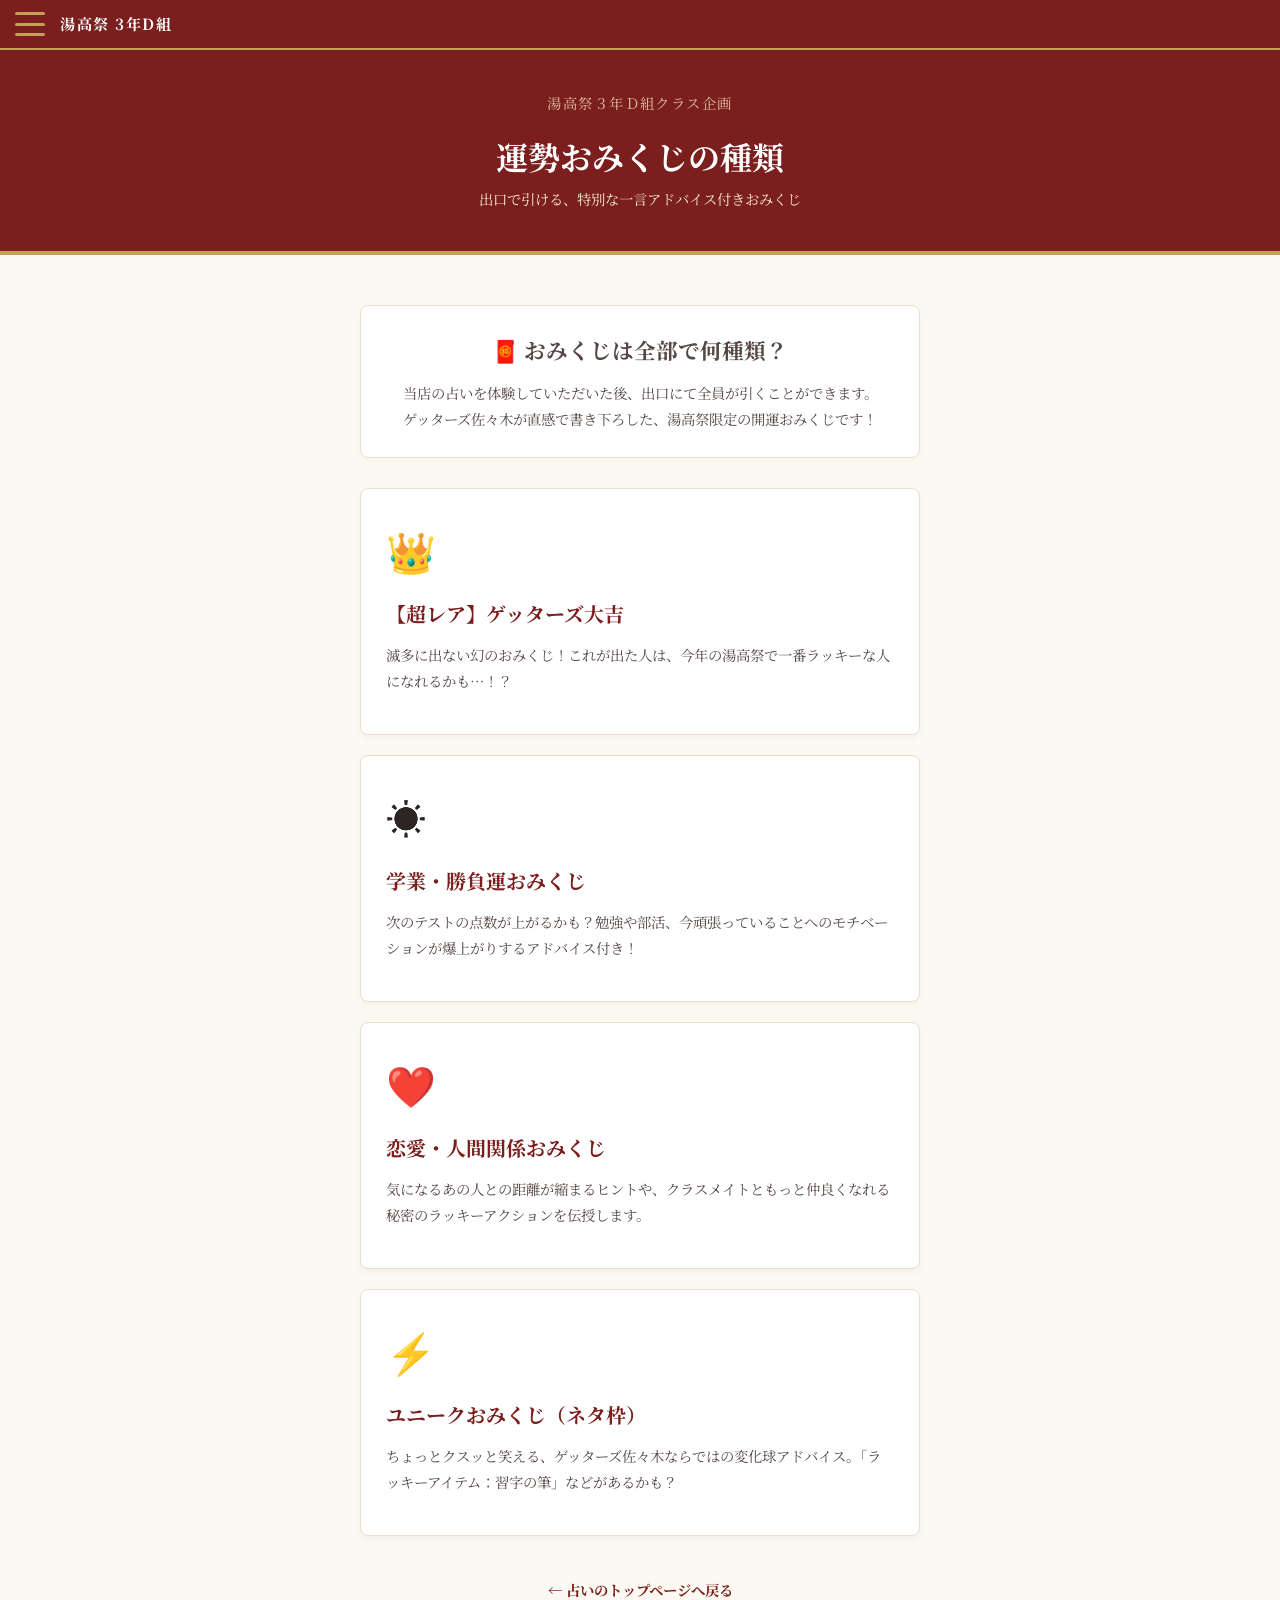
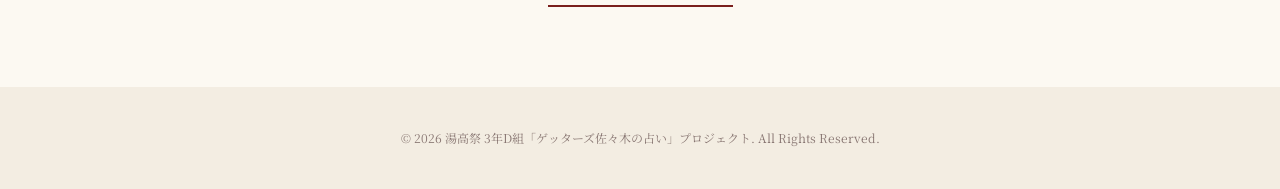
==== omikuji.html @ cb7e9835 "Add files via upload" ====
<!DOCTYPE html>
<html lang="ja">
<head>
    <meta charset="UTF-8">
    <meta name="viewport" content="width=device-width, initial-scale=1.0">
    <title>おみくじのご案内 〜ゲッターズ佐々木の占い〜</title>
    <link rel="stylesheet" href="style.css">
    <link href="https://fonts.googleapis.com/css2?family=Noto+Serif+JP:wght@400;700&display=swap" rel="stylesheet">
</head>
<body>

    <div class="top-nav-bar">
        <button class="menu-trigger" id="menuTrigger">
            <span></span>
            <span></span>
            <span></span>
        </button>
        <div class="bar-title">湯高祭 3年D組</div>
    </div>

    <nav class="pulldown-menu" id="pulldownMenu">
        <ul>
            <li><a href="#" id="menuCloseBtn">❌ メニューを閉じる</a></li>
            <li><a href="index.html" class="menu-item">🔮 占いトップページへ</a></li>
        </ul>
    </nav>

    <div class="overlay-mask" id="overlayMask"></div>

    <header class="main-header" style="margin-top: 50px; padding: 40px 20px;">
        <div class="header-overlay">
            <p class="subtitle">湯高祭３年Ｄ組クラス企画</p>
            <h1>運勢おみくじの種類</h1>
            <p class="lead-text">出口で引ける、特別な一言アドバイス付きおみくじ</p>
        </div>
    </header>

    <main class="container">

        <section class="concept-box">
            <h2>🧧 おみくじは全部で何種類？</h2>
            <p style="margin-top: 10px;">
                当店の占いを体験していただいた後、出口にて全員が引くことができます。<br>
                ゲッターズ佐々木が直感で書き下ろした、湯高祭限定の開運おみくじです！
            </p>
        </section>

        <section class="menu-section">
            <div class="menu-grid">

                <div class="menu-card omikuji-card">
                    <div class="card-content">
                        <div class="card-icon">👑</div>
                        <h3>【超レア】ゲッターズ大吉</h3>
                        <p>滅多に出ない幻のおみくじ！これが出た人は、今年の湯高祭で一番ラッキーな人になれるかも…！？</p>
                    </div>
                </div>

                <div class="menu-card omikuji-card">
                    <div class="card-content">
                        <div class="card-icon">☀️</div>
                        <h3>学業・勝負運おみくじ</h3>
                        <p>次のテストの点数が上がるかも？勉強や部活、今頑張っていることへのモチベーションが爆上がりするアドバイス付き！</p>
                    </div>
                </div>

                <div class="menu-card omikuji-card">
                    <div class="card-content">
                        <div class="card-icon">❤️</div>
                        <h3>恋愛・人間関係おみくじ</h3>
                        <p>気になるあの人との距離が縮まるヒントや、クラスメイトともっと仲良くなれる秘密のラッキーアクションを伝授します。</p>
                    </div>
                </div>

                <div class="menu-card omikuji-card">
                    <div class="card-content">
                        <div class="card-icon">⚡</div>
                        <h3>ユニークおみくじ（ネタ枠）</h3>
                        <p>ちょっとクスッと笑える、ゲッターズ佐々木ならではの変化球アドバイス。「ラッキーアイテム：習字の筆」などがあるかも？</p>
                    </div>
                </div>

            </div>
        </section>

        <div style="text-align: center; margin-top: 40px;">
            <a href="index.html" class="back-btn">← 占いのトップページへ戻る</a>
        </div>

    </main>

    <footer class="main-footer">
        <p>&copy; 2026 湯高祭 3年D組「ゲッターズ佐々木の占い」プロジェクト. All Rights Reserved.</p>
    </footer>

    <script>
        const trigger = document.getElementById('menuTrigger');
        const menu = document.getElementById('pulldownMenu');
        const mask = document.getElementById('overlayMask');
        const closeBtn = document.getElementById('menuCloseBtn');

        function toggleMenu() {
            menu.classList.toggle('active');
            mask.classList.toggle('active');
        }

        function closeMenu() {
            menu.classList.remove('active');
            mask.classList.remove('active');
        }

        trigger.addEventListener('click', toggleMenu);
        mask.addEventListener('click', closeMenu);
        closeBtn.addEventListener('click', (e) => { e.preventDefault(); closeMenu(); });
    </script>

</body>
</html>
---- style.css ----
/* 全体のリセットと共通設定 */
* {
    margin: 0;
    padding: 0;
    box-sizing: border-box;
}

body {
    font-family: 'Noto Serif JP', 'Georgia', serif;
    background-color: #fcf9f2; /* 高級感のある薄ベージュ */
    color: #2c2523; /* 柔らかい漆黒 */
    line-height: 1.8;
}

/* 画面最上部の固定バー */
.top-nav-bar {
    position: fixed;
    top: 0;
    left: 0;
    width: 100%;
    height: 50px;
    background-color: #7a1f1d;
    border-bottom: 2px solid #c5a059;
    display: flex;
    align-items: center;
    padding: 0 15px;
    z-index: 1000;
}

.bar-title {
    color: #fff;
    font-size: 0.95rem;
    font-weight: bold;
    margin-left: 15px;
    letter-spacing: 0.1em;
}

/* 三本線ボタン */
.menu-trigger {
    background: none;
    border: none;
    width: 30px;
    height: 24px;
    position: relative;
    cursor: pointer;
    display: flex;
    flex-direction: column;
    justify-content: space-between;
}

.menu-trigger span {
    display: block;
    width: 100%;
    height: 3px;
    background-color: #c5a059;
    border-radius: 2px;
}

/* プルダウンメニュー */
.pulldown-menu {
    position: fixed;
    top: -350px; 
    left: 0;
    width: 100%;
    background-color: #ffffff;
    border-bottom: 4px solid #7a1f1d;
    z-index: 999;
    transition: top 0.4s ease;
    box-shadow: 0 10px 25px rgba(0,0,0,0.15);
}

.pulldown-menu.active {
    top: 50px; 
}

.pulldown-menu ul {
    list-style: none;
    padding: 10px 0;
}

.pulldown-menu li a {
    display: block;
    padding: 12px 20px;
    color: #2c2523;
    text-decoration: none;
    font-size: 0.95rem;
    font-weight: bold;
    border-bottom: 1px solid #f3ede2;
}

.highlight-item {
    background-color: #fff0f0;
    color: #7a1f1d !important;
}

/* 暗転マスク */
.overlay-mask {
    position: fixed;
    top: 0;
    left: 0;
    width: 100%;
    height: 100%;
    background-color: rgba(0, 0, 0, 0.5);
    z-index: 998;
    opacity: 0;
    visibility: hidden;
    transition: all 0.4s ease;
}

.overlay-mask.active {
    opacity: 1;
    visibility: visible;
}

/* おみくじ専用カード線 */
.omikuji-card {
    border-left: 5px solid #c5a059;
    padding-left: 15px;
}

/* トップへ戻るリンク */
.back-btn {
    display: inline-block;
    color: #7a1f1d;
    text-decoration: none;
    font-size: 0.9rem;
    font-weight: bold;
    border-bottom: 2px solid #7a1f1d;
    padding-bottom: 3px;
    transition: opacity 0.2s;
}

.back-btn:hover {
    opacity: 0.7;
}

/* --- ベースデザイン --- */
.container {
    max-width: 600px; 
    margin: 0 auto;
    padding: 20px;
}

.gold-text {
    color: #c5a059;
    text-shadow: 1px 1px 0px rgba(0,0,0,0.2);
}

.main-header {
    background-color: #7a1f1d; 
    color: #ffffff;
    text-align: center;
    padding: 60px 20px;
    position: relative;
    border-bottom: 4px solid #c5a059;
}

.top-face-img {
    width: 150px;
    height: 150px;
    border-radius: 50%;
    border: 5px solid #c5a059;
    object-fit: cover;
    margin-bottom: 20px;
    box-shadow: 0 4px 15px rgba(0,0,0,0.3);
    background-color: rgba(255, 255, 255, 0.1);
}

.subtitle {
    font-size: 0.9rem;
    letter-spacing: 0.1em;
    color: #e2bda0;
    margin-bottom: 12px;
}

.main-title {
    font-size: 1.75rem; 
    margin-bottom: 15px;
    font-weight: 700;
    letter-spacing: 0.05em;
    white-space: nowrap; 
}

.lead-text {
    font-size: 0.9rem;
    color: #f7ebd9;
}

.concept-box {
    background-color: #ffffff;
    border: 1px solid #e8dec9;
    border-radius: 8px;
    padding: 25px;
    margin-top: 30px;
    margin-bottom: 30px;
    text-align: center;
    font-size: 0.9rem;
    color: #554744;
    box-shadow: 0 4px 10px rgba(0,0,0,0.02);
}

.disclaimer {
    margin-top: 15px;
    padding-top: 15px;
    border-top: 1px dashed #e8dec9;
    font-size: 0.75rem;
    color: #887672;
    text-align: left;
    line-height: 1.5;
}

.rule-box {
    background-color: #ffffff;
    border: 2px solid #7a1f1d;
    border-radius: 12px;
    padding: 25px 20px;
    margin-bottom: 40px;
    box-shadow: 0 4px 15px rgba(122, 31, 29, 0.05);
}

.box-title {
    color: #7a1f1d;
    text-align: center;
    font-size: 1.3rem;
    margin-bottom: 15px;
}

.price-tag {
    background-color: #7a1f1d;
    color: #fff;
    font-weight: bold;
    font-size: 1.2rem;
    padding: 5px 20px;
    border-radius: 20px;
    width: fit-content;
    margin: 0 auto 20px;
    border: 2px solid #c5a059;
}

.rule-list h3 {
    font-size: 0.95rem;
    color: #7a1f1d;
    margin-top: 15px;
    margin-bottom: 5px;
}

.rule-list p {
    font-size: 0.9rem;
    color: #333;
}

.rule-list ul {
    padding-left: 20px;
    font-size: 0.9rem;
    color: #333;
}

.rule-list li {
    margin-bottom: 5px;
}

.map-section {
    background-color: #fff;
    border: 1px solid #e8dec9;
    border-radius: 12px;
    padding: 25px 20px;
    margin-bottom: 40px;
    text-align: center;
}

.map-desc {
    font-size: 0.8rem;
    color: #e63946;
    font-weight: bold;
    margin-bottom: 20px;
}

.map-container {
    width: 100%;
    background-color: #fffaf0;
    padding: 10px;
    border-radius: 8px;
    border: 1px dashed #c5a059;
    overflow: hidden;
    display: flex;
    justify-content: center;
}

.custom-map-img {
    width: 100%;       
    max-width: 100%;   
    height: auto;      
    border-radius: 4px;
    box-shadow: 0 4px 10px rgba(0,0,0,0.05);
}

.section-title {
    text-align: center;
    font-size: 1.5rem;
    color: #7a1f1d;
    margin: 40px 0 5px;
    position: relative;
    padding-bottom: 10px;
}

.section-title::after {
    content: '';
    position: absolute;
    bottom: 0;
    left: 50%;
    transform: translateX(-50%);
    width: 60px;
    height: 2px;
    background-color: #c5a059;
}

.menu-subtitle {
    text-align: center;
    font-size: 0.85rem;
    color: #666;
    margin-bottom: 20px;
}

.menu-grid {
    display: flex;
    flex-direction: column;
    gap: 20px;
}

.menu-card {
    background: #ffffff;
    border: 1px solid #e8dec9;
    border-radius: 8px;
    padding: 20px;
    box-shadow: 0 4px 6px rgba(0,0,0,0.03);
    display: flex; 
    align-items: center; 
    gap: 20px; 
}

.full-card {
    text-align: center;
    display: block;
}

.specialist-face {
    width: 90px;
    height: 90px;
    border-radius: 50%;
    border: 3px solid #7a1f1d;
    object-fit: cover;
    box-shadow: 0 2px 8px rgba(0,0,0,0.15);
    flex-shrink: 0; 
    background-color: #fcf9f2;
}

.card-content {
    flex-grow: 1; 
}

.card-icon {
    font-size: 2.5rem;
    margin-bottom: 10px;
    display: block;
}

.menu-card h3 {
    font-size: 1.25rem;
    color: #7a1f1d;
    margin-bottom: 10px;
}

.menu-card p {
    font-size: 0.9rem;
    color: #554744;
    text-align: left;
    margin-bottom: 15px;
}

.location-badge {
    display: inline-block;
    background-color: #f3ede2;
    color: #7a1f1d;
    padding: 3px 12px;
    font-size: 0.8rem;
    border-radius: 20px;
    border: 1px solid #c5a059;
}

.info-section {
    background-color: #7a1f1d;
    color: #fff;
    padding: 30px 20px;
    border-radius: 8px;
    text-align: center;
    margin-top: 50px;
}

.info-section .section-title {
    color: #fff;
    margin-top: 0;
}

.info-section .section-title::after {
    background-color: #fff;
}

.info-details p {
    margin-bottom: 10px;
}

.notes {
    font-size: 0.8rem;
    color: #e2bda0;
    line-height: 1.6;
}

.main-footer {
    text-align: center;
    padding: 40px 20px;
    font-size: 0.75rem;
    color: #887672;
    background-color: #f3ede2;
    margin-top: 60px;
}

@media (min-width: 768px) {
    .main-title {
        font-size: 2.2rem;
    }
    .menu-card {
        padding: 25px;
    }
    .specialist-face {
        width: 120px;
        height: 120px;
    }
}
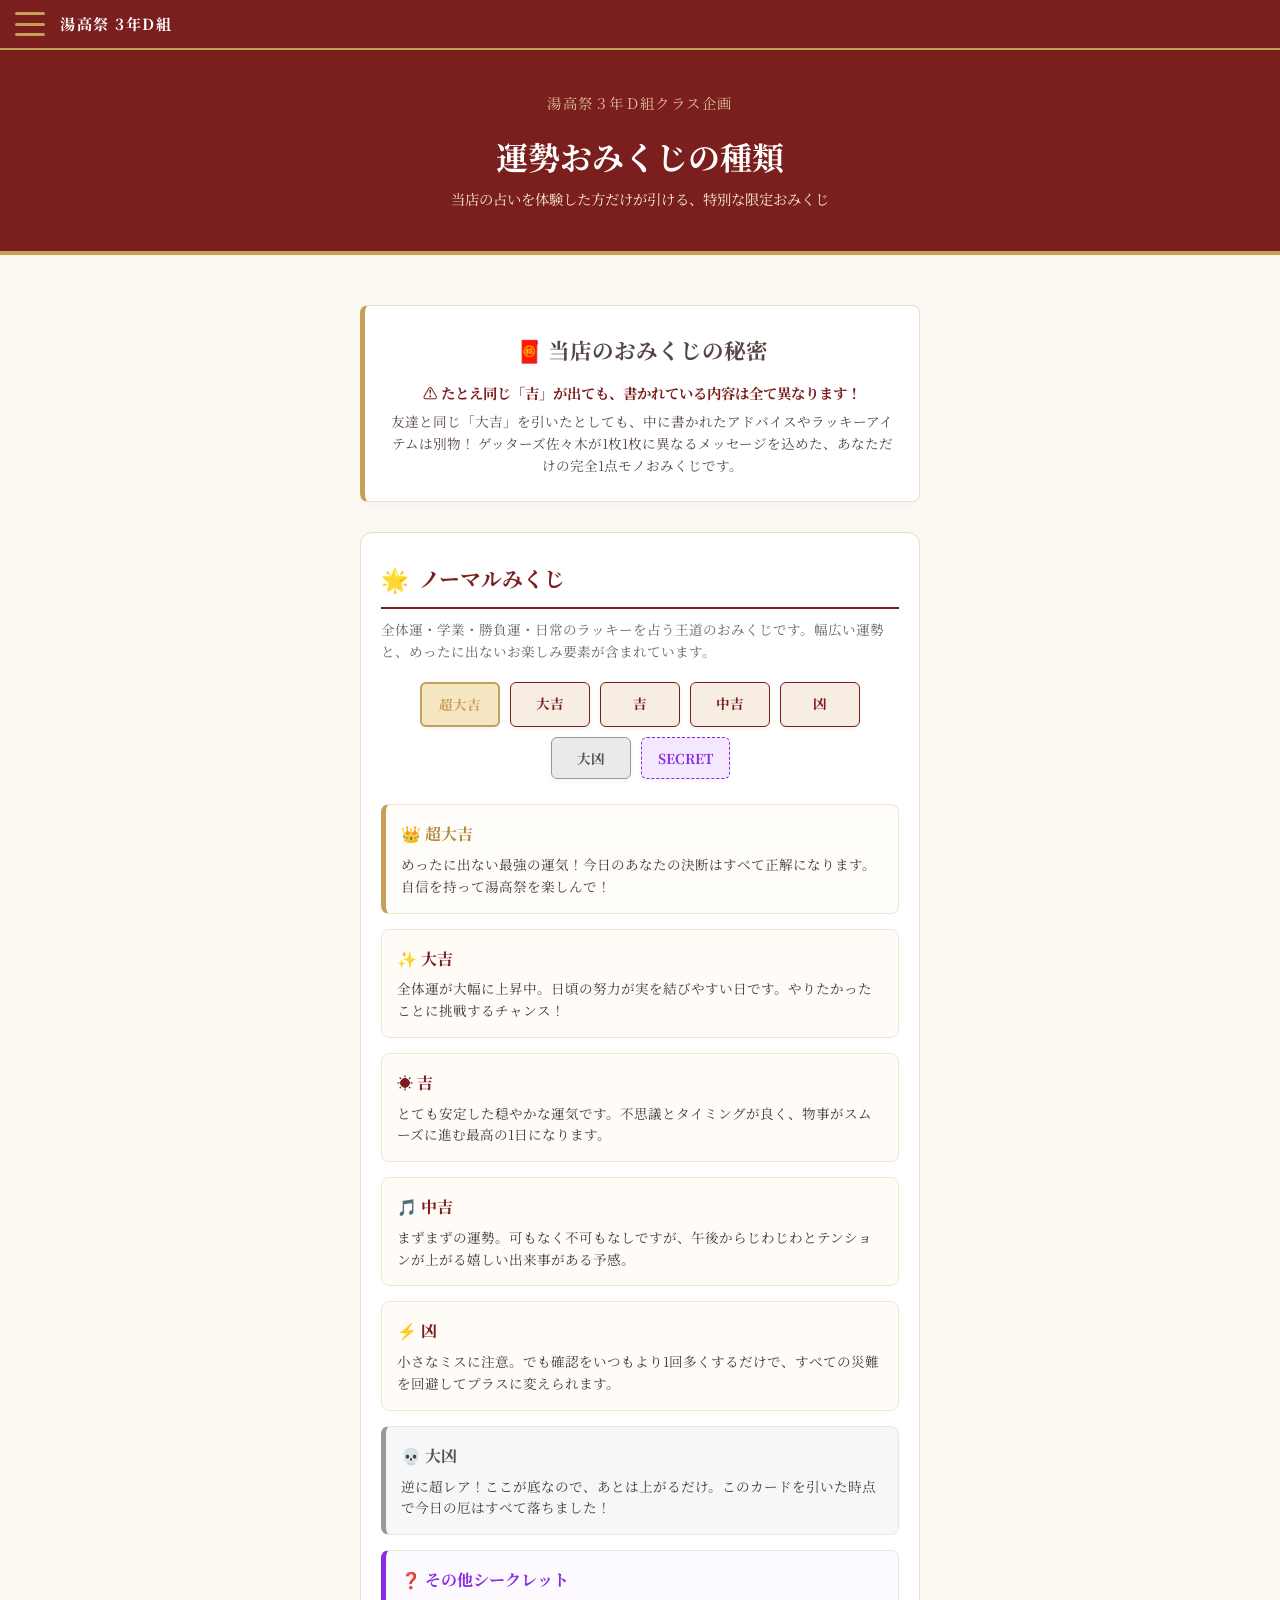
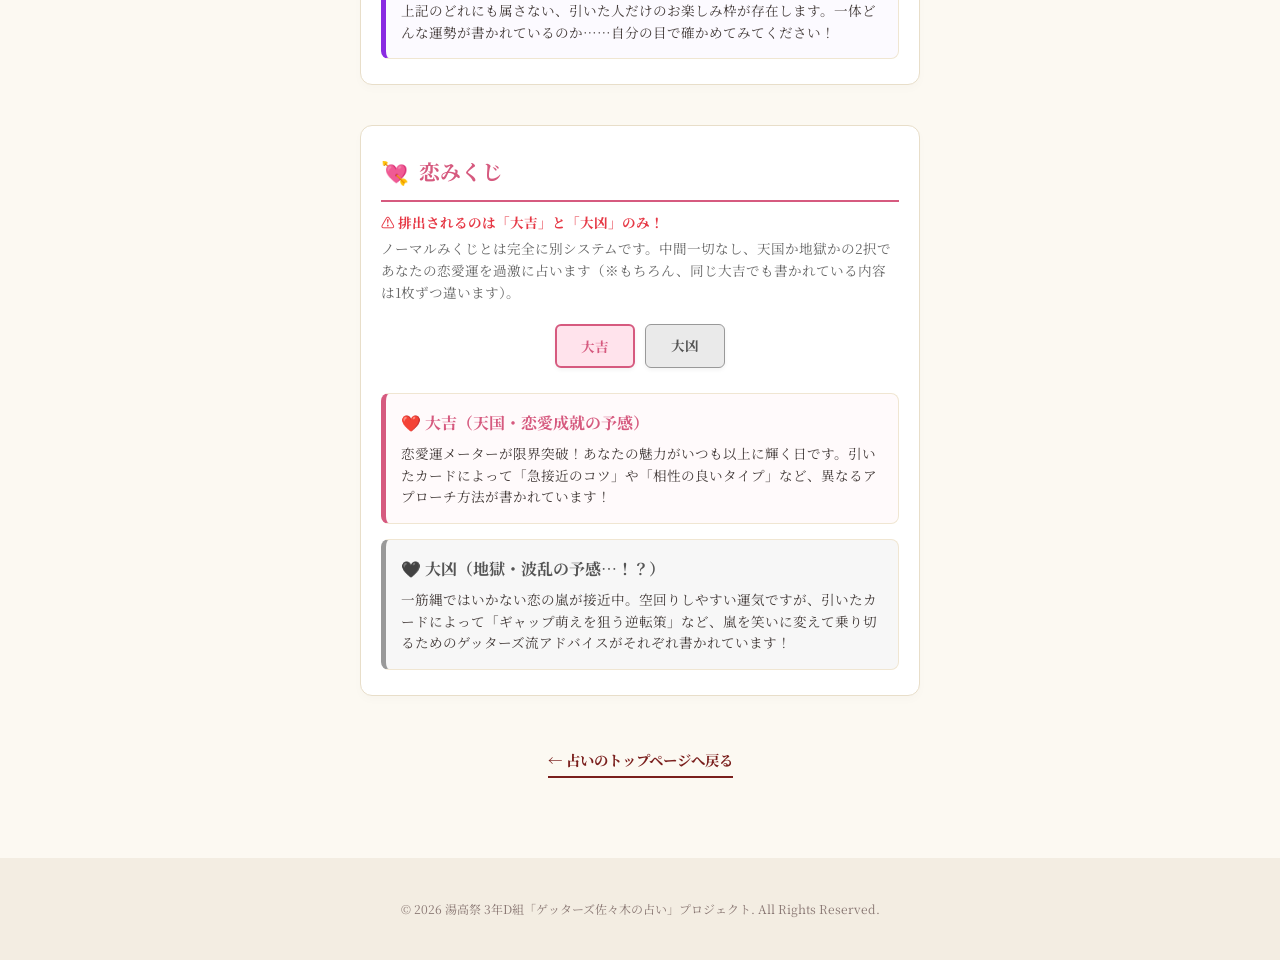
==== commit 7d7d99e0: "Add files via upload" ====
--- a/omikuji.html
+++ b/omikuji.html
@@ -5,10 +5,13 @@
     <meta name="viewport" content="width=device-width, initial-scale=1.0">
     <title>おみくじのご案内 〜ゲッターズ佐々木の占い〜</title>
     <link rel="stylesheet" href="style.css">
+    <!-- JavaScriptファイルを外から読み込む命令 -->
+    <script src="script.js" defer></script>
     <link href="https://fonts.googleapis.com/css2?family=Noto+Serif+JP:wght@400;700&display=swap" rel="stylesheet">
 </head>
 <body>
 
+    <!-- 共通のバー -->
     <div class="top-nav-bar">
         <button class="menu-trigger" id="menuTrigger">
             <span></span>
@@ -18,6 +21,7 @@
         <div class="bar-title">湯高祭 3年D組</div>
     </div>
 
+    <!-- プルダウンメニュー -->
     <nav class="pulldown-menu" id="pulldownMenu">
         <ul>
             <li><a href="#" id="menuCloseBtn">❌ メニューを閉じる</a></li>
@@ -31,59 +35,106 @@
         <div class="header-overlay">
             <p class="subtitle">湯高祭３年Ｄ組クラス企画</p>
             <h1>運勢おみくじの種類</h1>
-            <p class="lead-text">出口で引ける、特別な一言アドバイス付きおみくじ</p>
-        </div>
-    </header>
+            <p class="lead-text">当店の占いを体験した方だけが引ける、特別な限定おみくじ</p>
+        </header>
 
     <main class="container">
 
-        <section class="concept-box">
-            <h2>🧧 おみくじは全部で何種類？</h2>
-            <p style="margin-top: 10px;">
-                当店の占いを体験していただいた後、出口にて全員が引くことができます。<br>
-                ゲッターズ佐々木が直感で書き下ろした、湯高祭限定の開運おみくじです！
+        <!-- ★こだわりのシステム案内 -->
+        <section class="concept-box" style="border-left: 5px solid #c5a059;">
+            <h2>🧧 当店のおみくじの秘密</h2>
+            <p style="margin-top: 10px; font-weight: bold; color: #7a1f1d;">
+                ⚠️ たとえ同じ「吉」が出ても、書かれている内容は全て異なります！
+            </p>
+            <p style="margin-top: 5px; font-size: 0.85rem; line-height: 1.6;">
+                友達と同じ「大吉」を引いたとしても、中に書かれたアドバイスやラッキーアイテムは別物！
+                ゲッターズ佐々木が1枚1枚に異なるメッセージを込めた、あなただけの完全1点モノおみくじです。
             </p>
         </section>
 
-        <section class="menu-section">
-            <div class="menu-grid">
+        <!-- 🌟 【独立】ノーマルみくじ セクション -->
+        <section class="omikuji-group-section" style="margin-top: 30px;">
+            <div class="group-header normal-theme">
+                <span class="group-icon">🌟</span>
+                <h2>ノーマルみくじ</h2>
+            </div>
+            <p class="group-desc">全体運・学業・勝負運・日常のラッキーを占う王道のおみくじです。幅広い運勢と、めったに出ないお楽しみ要素が含まれています。</p>
+            
+            <!-- 吉バッジの横並び一覧 -->
+            <div class="kichi-flex-container">
+                <div class="kichi-badge badge-daikichi">超大吉</div>
+                <div class="kichi-badge badge-kichi">大吉</div>
+                <div class="kichi-badge badge-kichi">吉</div>
+                <div class="kichi-badge badge-kichi">中吉</div>
+                <div class="kichi-badge badge-kichi">凶</div>
+                <div class="kichi-badge badge-kyou">大凶</div>
+                <div class="kichi-badge badge-secret">SECRET</div>
+            </div>
 
-                <div class="menu-card omikuji-card">
-                    <div class="card-content">
-                        <div class="card-icon">👑</div>
-                        <h3>【超レア】ゲッターズ大吉</h3>
-                        <p>滅多に出ない幻のおみくじ！これが出た人は、今年の湯高祭で一番ラッキーな人になれるかも…！？</p>
-                    </div>
+            <!-- ノーマルみくじ解説 -->
+            <div class="omikuji-detail-list">
+                <div class="detail-item border-daikichi">
+                    <span class="detail-kichi-name text-daikichi">👑 超大吉</span>
+                    <p class="detail-text">めったに出ない最強の運気！今日のあなたの決断はすべて正解になります。自信を持って湯高祭を楽しんで！</p>
                 </div>
-
-                <div class="menu-card omikuji-card">
-                    <div class="card-content">
-                        <div class="card-icon">☀️</div>
-                        <h3>学業・勝負運おみくじ</h3>
-                        <p>次のテストの点数が上がるかも？勉強や部活、今頑張っていることへのモチベーションが爆上がりするアドバイス付き！</p>
-                    </div>
+                <div class="detail-item">
+                    <span class="detail-kichi-name text-normal">✨ 大吉</span>
+                    <p class="detail-text">全体運が大幅に上昇中。日頃の努力が実を結びやすい日です。やりたかったことに挑戦するチャンス！</p>
                 </div>
-
-                <div class="menu-card omikuji-card">
-                    <div class="card-content">
-                        <div class="card-icon">❤️</div>
-                        <h3>恋愛・人間関係おみくじ</h3>
-                        <p>気になるあの人との距離が縮まるヒントや、クラスメイトともっと仲良くなれる秘密のラッキーアクションを伝授します。</p>
-                    </div>
+                <div class="detail-item">
+                    <span class="detail-kichi-name text-normal">☀️ 吉</span>
+                    <p class="detail-text">とても安定した穏やかな運気です。不思議とタイミングが良く、物事がスムーズに進む最高の1日になります。</p>
                 </div>
-
-                <div class="menu-card omikuji-card">
-                    <div class="card-content">
-                        <div class="card-icon">⚡</div>
-                        <h3>ユニークおみくじ（ネタ枠）</h3>
-                        <p>ちょっとクスッと笑える、ゲッターズ佐々木ならではの変化球アドバイス。「ラッキーアイテム：習字の筆」などがあるかも？</p>
-                    </div>
+                <div class="detail-item">
+                    <span class="detail-kichi-name text-normal">🎵 中吉</span>
+                    <p class="detail-text">まずまずの運勢。可もなく不可もなしですが、午後からじわじわとテンションが上がる嬉しい出来事がある予感。</p>
                 </div>
-
+                <div class="detail-item">
+                    <span class="detail-kichi-name text-normal">⚡ 凶</span>
+                    <p class="detail-text">小さなミスに注意。でも確認をいつもより1回多くするだけで、すべての災難を回避してプラスに変えられます。</p>
+                </div>
+                <div class="detail-item border-kyou">
+                    <span class="detail-kichi-name text-kyou">💀 大凶</span>
+                    <p class="detail-text">逆に超レア！ここが底なので、あとは上がるだけ。このカードを引いた時点で今日の厄はすべて落ちました！</p>
+                </div>
+                <div class="detail-item border-secret">
+                    <span class="detail-kichi-name text-secret">❓ その他シークレット</span>
+                    <p class="detail-text">上記のどれにも属さない、引いた人だけのお楽しみ枠が存在します。一体どんな運勢が書かれているのか……自分の目で確かめてみてください！</p>
+                </div>
             </div>
         </section>
 
-        <div style="text-align: center; margin-top: 40px;">
+
+        <!-- 💘 【独立】恋みくじ セクション -->
+        <section class="omikuji-group-section" style="margin-top: 40px;">
+            <div class="group-header love-theme">
+                <span class="group-icon">💘</span>
+                <h2>恋みくじ</h2>
+            </div>
+            <p class="group-desc" style="color: #e63946; font-weight: bold; margin-bottom: 5px;">⚠️ 排出されるのは「大吉」と「大凶」のみ！</p>
+            <p class="group-desc">ノーマルみくじとは完全に別システムです。中間一切なし、天国か地獄かの2択であなたの恋愛運を過激に占います（※もちろん、同じ大吉でも書かれている内容は1枚ずつ違います）。</p>
+            
+            <!-- 吉バッジの横並び一覧（2択を強調） -->
+            <div class="kichi-flex-container">
+                <div class="kichi-badge badge-love-daikichi">大吉</div>
+                <div class="kichi-badge badge-kyou" style="min-width: 80px;">大凶</div>
+            </div>
+
+            <!-- 恋みくじ解説 -->
+            <div class="omikuji-detail-list">
+                <div class="detail-item border-love-daikichi">
+                    <span class="detail-kichi-name text-love-daikichi">❤️ 大吉（天国・恋愛成就の予感）</span>
+                    <p class="detail-text">恋愛運メーターが限界突破！あなたの魅力がいつも以上に輝く日です。引いたカードによって「急接近のコツ」や「相性の良いタイプ」など、異なるアプローチ方法が書かれています！</p>
+                </div>
+                <div class="detail-item border-kyou">
+                    <span class="detail-kichi-name text-kyou">🖤 大凶（地獄・波乱の予感…！？）</span>
+                    <p class="detail-text">一筋縄ではいかない恋の嵐が接近中。空回りしやすい運気ですが、引いたカードによって「ギャップ萌えを狙う逆転策」など、嵐を笑いに変えて乗り切るためのゲッターズ流アドバイスがそれぞれ書かれています！</p>
+                </div>
+            </div>
+        </section>
+
+        <!-- 戻るボタン -->
+        <div style="text-align: center; margin-top: 50px;">
             <a href="index.html" class="back-btn">← 占いのトップページへ戻る</a>
         </div>
 
@@ -93,26 +144,5 @@
         <p>&copy; 2026 湯高祭 3年D組「ゲッターズ佐々木の占い」プロジェクト. All Rights Reserved.</p>
     </footer>
 
-    <script>
-        const trigger = document.getElementById('menuTrigger');
-        const menu = document.getElementById('pulldownMenu');
-        const mask = document.getElementById('overlayMask');
-        const closeBtn = document.getElementById('menuCloseBtn');
-
-        function toggleMenu() {
-            menu.classList.toggle('active');
-            mask.classList.toggle('active');
-        }
-
-        function closeMenu() {
-            menu.classList.remove('active');
-            mask.classList.remove('active');
-        }
-
-        trigger.addEventListener('click', toggleMenu);
-        mask.addEventListener('click', closeMenu);
-        closeBtn.addEventListener('click', (e) => { e.preventDefault(); closeMenu(); });
-    </script>
-
 </body>
 </html>
--- a/style.css
+++ b/style.css
@@ -7,8 +7,8 @@
 
 body {
     font-family: 'Noto Serif JP', 'Georgia', serif;
-    background-color: #fcf9f2; /* 高級感のある薄ベージュ */
-    color: #2c2523; /* 柔らかい漆黒 */
+    background-color: #fcf9f2; 
+    color: #2c2523; 
     line-height: 1.8;
 }
 
@@ -435,4 +435,270 @@
         width: 120px;
         height: 120px;
     }
+}
+/* ==========================================
+   新・おみくじページ専用 横並びレイアウト
+   ========================================== */
+
+/* 各おみくじグループの枠 */
+.omikuji-group-section {
+    background-color: #ffffff;
+    border: 1px solid #e8dec9;
+    border-radius: 12px;
+    padding: 25px 20px;
+    box-shadow: 0 4px 10px rgba(0,0,0,0.02);
+}
+
+/* ジャンルの見出し */
+.group-header {
+    display: flex;
+    align-items: center;
+    gap: 10px;
+    margin-bottom: 10px;
+    padding-bottom: 8px;
+}
+
+.group-header h2 {
+    font-size: 1.3rem;
+}
+
+/* テーマごとのアンダーラインの色 */
+.normal-theme {
+    border-bottom: 2px solid #7a1f1d;
+    color: #7a1f1d;
+}
+.love-theme {
+    border-bottom: 2px solid #d65a7f; /* 可愛いピンク系 */
+    color: #d65a7f;
+}
+
+.group-icon {
+    font-size: 1.4rem;
+}
+
+.group-desc {
+    font-size: 0.85rem;
+    color: #666;
+    margin-bottom: 20px;
+    line-height: 1.6;
+}
+
+/* ★ 吉を横に並べるマジック（はみ出したら自動で折り返す） */
+.kichi-flex-container {
+    display: flex;
+    flex-wrap: wrap; /* 横幅がいっぱいになったら自動で次の段に折り返す */
+    gap: 10px;       /* バッジ同士のすき間 */
+    justify-content: center; /* 中央寄せ */
+    margin-bottom: 20px;
+}
+
+/* 吉バッジの基本スタイル */
+.kichi-badge {
+    padding: 8px 16px;
+    font-size: 0.85rem;
+    font-weight: bold;
+    border-radius: 6px;
+    text-align: center;
+    min-width: 80px; /* バッジの最低限の横幅を揃える */
+    box-shadow: 0 2px 4px rgba(0,0,0,0.05);
+}
+
+/* 普通のおみくじの色分け */
+.badge-daikichi {
+    background-color: #f6e6c2;
+    color: #c5a059;
+    border: 2px solid #c5a059;
+}
+.badge-kichi {
+    background-color: #f7ede2;
+    color: #7a1f1d;
+    border: 1px solid #7a1f1d;
+}
+.badge-kyou {
+    background-color: #eaeaea;
+    color: #555555;
+    border: 1px solid #999999;
+}
+
+/* 恋みくじの色分け */
+.badge-love-daikichi {
+    background-color: #ffe3ec;
+    color: #d65a7f;
+    border: 2px solid #d65a7f;
+    animation: pulse 2s infinite; /* ちょっと目立たせるお遊び */
+}
+.badge-love {
+    background-color: #fff0f5;
+    color: #e57399;
+    border: 1px solid #e57399;
+}
+
+.section-notice {
+    font-size: 0.75rem;
+    color: #887672;
+    line-height: 1.5;
+    background-color: #fffbf7;
+    padding: 10px;
+    border-radius: 6px;
+}
+
+/* 特大吉がほんのり鼓動するアニメーション */
+@keyframes pulse {
+    0% { transform: scale(1); }
+    50% { transform: scale(1.03); }
+    100% { transform: scale(1); }
+}
+/* ==========================================
+   おみくじ詳細解説用の追加スタイル
+   ========================================== */
+
+/* 解説一覧を包む枠 */
+.omikuji-detail-list {
+    margin-top: 25px;
+    display: flex;
+    flex-direction: column;
+    gap: 15px;
+}
+
+/* 各解説アイテムの基本デザイン */
+.detail-item {
+    background-color: #fffbf7;
+    border: 1px solid #f0e6d2;
+    border-radius: 8px;
+    padding: 15px;
+    text-align: left;
+}
+
+/* 吉の名前のスタイル */
+.detail-kichi-name {
+    display: block;
+    font-weight: bold;
+    font-size: 1rem;
+    margin-bottom: 5px;
+}
+
+/* 解説の文章 */
+.detail-text {
+    font-size: 0.85rem;
+    color: #443c3a;
+    line-height: 1.6;
+    margin-bottom: 0 !important; /* 上書き防止 */
+}
+
+/* 特別枠の左線アクセント調整 */
+.border-daikichi {
+    border-left: 5px solid #c5a059;
+    background-color: #fffdf9;
+}
+.border-kyou {
+    border-left: 5px solid #999999;
+    background-color: #f7f7f7;
+}
+.border-love-daikichi {
+    border-left: 5px solid #d65a7f;
+    background-color: #fffafb;
+}
+
+/* 文字のカラーバリエーション */
+.text-daikichi { color: #b2883b; }
+.text-normal { color: #7a1f1d; }
+.text-kyou { color: #555555; }
+.text-love-daikichi { color: #d65a7f; }
+.text-love { color: #e57399; }
+/* ==========================================
+   おみくじ詳細解説用の追加スタイル
+   ========================================== */
+
+/* 解説一覧を包む枠 */
+.omikuji-detail-list {
+    margin-top: 25px;
+    display: flex;
+    flex-direction: column;
+    gap: 15px;
+}
+
+/* 各解説アイテムの基本デザイン */
+.detail-item {
+    background-color: #fffbf7;
+    border: 1px solid #f0e6d2;
+    border-radius: 8px;
+    padding: 15px;
+    text-align: left;
+}
+
+/* 吉の名前のスタイル */
+.detail-kichi-name {
+    display: block;
+    font-weight: bold;
+    font-size: 1rem;
+    margin-bottom: 5px;
+}
+
+/* 解説の文章 */
+.detail-text {
+    font-size: 0.85rem;
+    color: #443c3a;
+    line-height: 1.6;
+    margin-bottom: 0 !important;
+}
+
+/* 特別枠の左線アクセント調整 */
+.border-daikichi {
+    border-left: 5px solid #c5a059;
+    background-color: #fffdf9;
+}
+.border-kyou {
+    border-left: 5px solid #999999;
+    background-color: #f7f7f7;
+}
+.border-love-daikichi {
+    border-left: 5px solid #d65a7f;
+    background-color: #fffafb;
+}
+.border-secret {
+    border-left: 5px solid #8a2be2;
+    background-color: #fcfaff;
+}
+
+/* 文字のカラーバリエーション */
+.text-daikichi { color: #b2883b; }
+.text-normal { color: #7a1f1d; }
+.text-kyou { color: #555555; }
+.text-love-daikichi { color: #d65a7f; }
+.text-secret { color: #8a2be2; }
+
+/* シークレットバッジ専用 */
+.badge-secret {
+    background-color: #f3e8ff;
+    color: #8a2be2;
+    border: 1px dashed #8a2be2;
+}
+/* ==========================================
+   トップページおみくじボタン用追加スタイル
+   ========================================== */
+.omikuji-link-container {
+    margin: 15px 0;
+}
+
+.omikuji-btn {
+    display: inline-block;
+    background-color: #f6e6c2; /* 上品なゴールド風 */
+    color: #7a1f1d;            /* 3年D組のテーマ赤 */
+    border: 2px solid #c5a059;
+    padding: 10px 24px;
+    font-size: 0.9rem;
+    font-weight: bold;
+    text-decoration: none;
+    border-radius: 25px;       /* 丸みをつけてボタンっぽく */
+    box-shadow: 0 4px 6px rgba(0, 0, 0, 0.08);
+    transition: all 0.3s ease;
+}
+
+/* パソコンやスマホでタップしたときの動き */
+.omikuji-btn:hover, .omikuji-btn:active {
+    background-color: #7a1f1d;
+    color: #ffffff;
+    border-color: #7a1f1d;
+    transform: translateY(-2px); /* ほんの少し浮き上がるお遊び */
+    box-shadow: 0 6px 12px rgba(122, 31, 29, 0.2);
 }
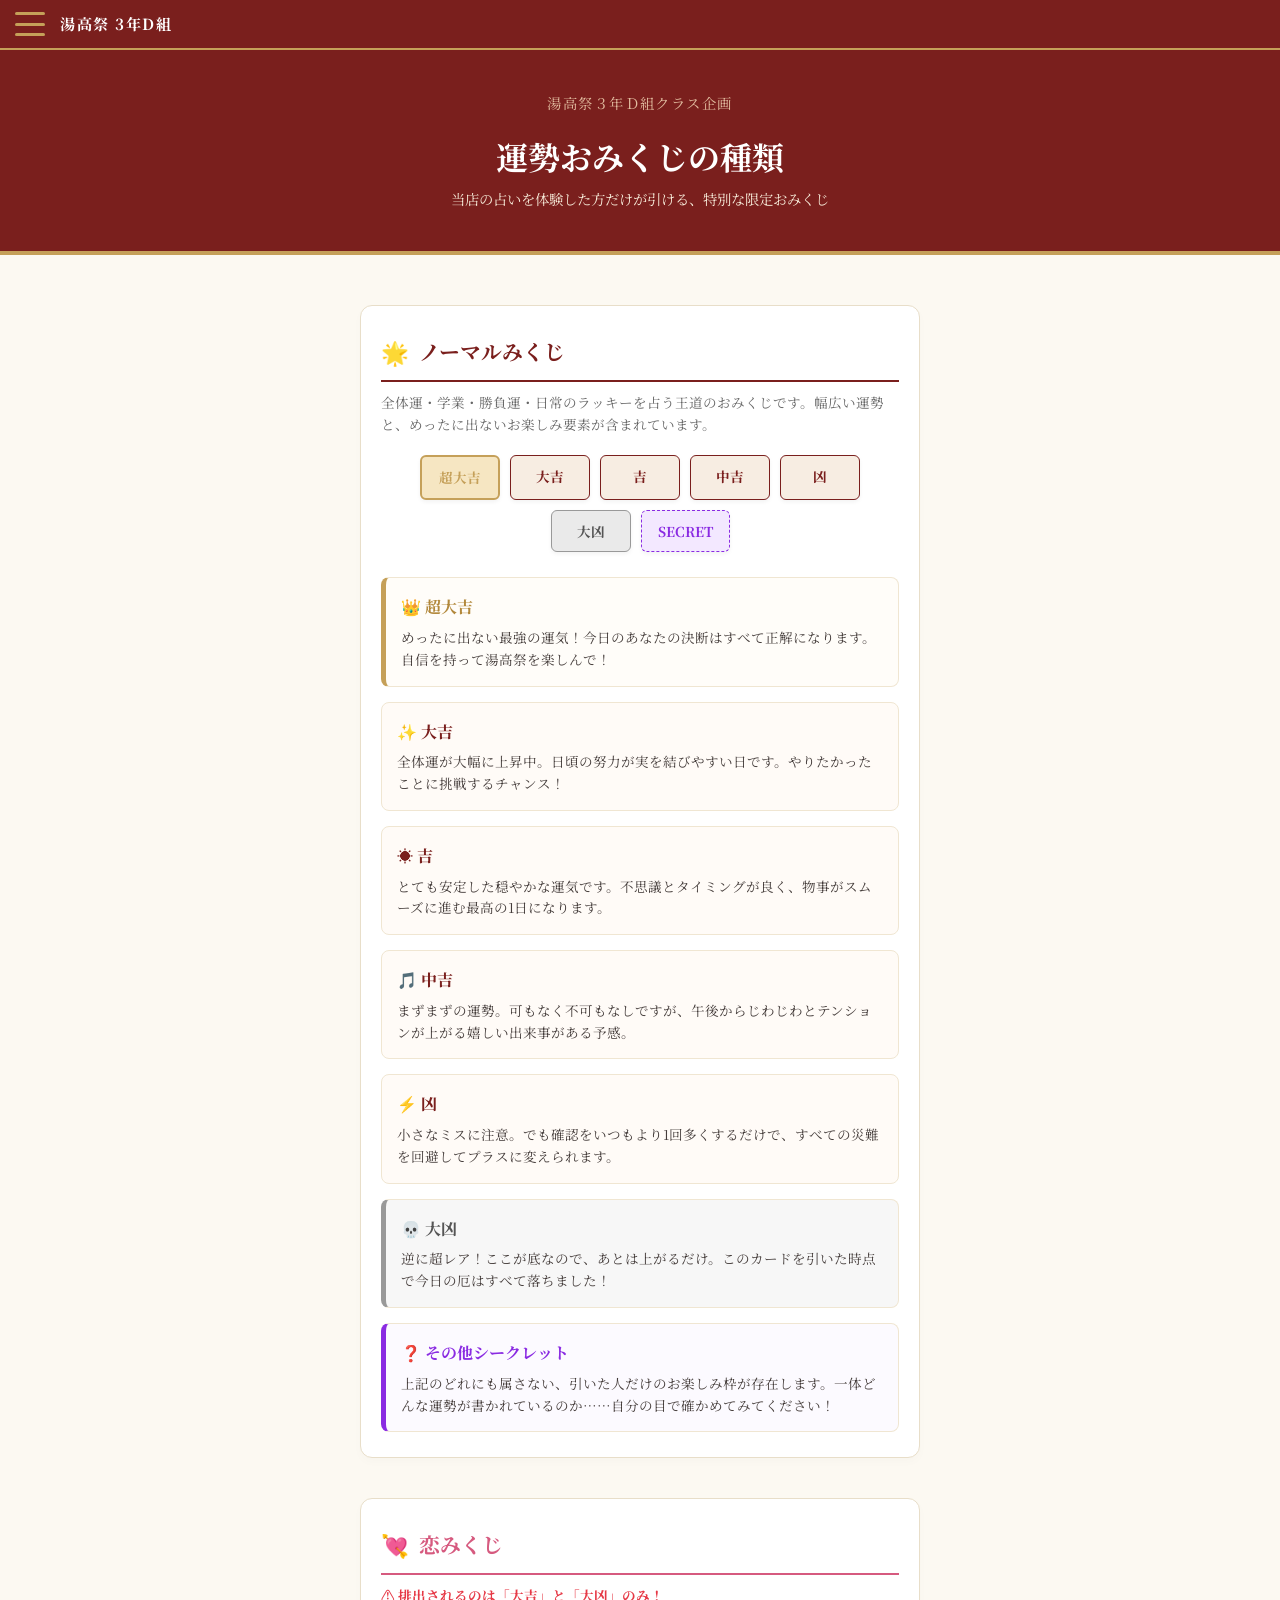
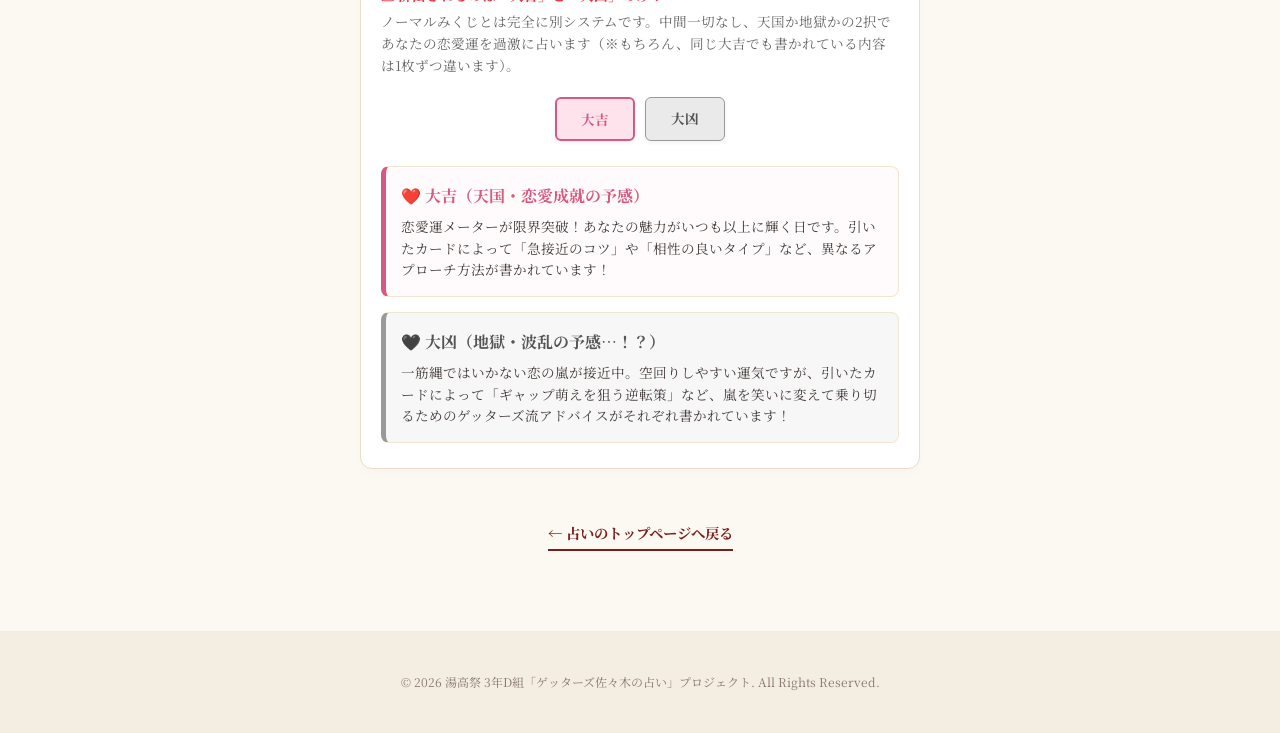
==== commit 4cf0c213: "Add files via upload" ====
--- a/omikuji.html
+++ b/omikuji.html
@@ -40,17 +40,6 @@
 
     <main class="container">
 
-        <!-- ★こだわりのシステム案内 -->
-        <section class="concept-box" style="border-left: 5px solid #c5a059;">
-            <h2>🧧 当店のおみくじの秘密</h2>
-            <p style="margin-top: 10px; font-weight: bold; color: #7a1f1d;">
-                ⚠️ たとえ同じ「吉」が出ても、書かれている内容は全て異なります！
-            </p>
-            <p style="margin-top: 5px; font-size: 0.85rem; line-height: 1.6;">
-                友達と同じ「大吉」を引いたとしても、中に書かれたアドバイスやラッキーアイテムは別物！
-                ゲッターズ佐々木が1枚1枚に異なるメッセージを込めた、あなただけの完全1点モノおみくじです。
-            </p>
-        </section>
 
         <!-- 🌟 【独立】ノーマルみくじ セクション -->
         <section class="omikuji-group-section" style="margin-top: 30px;">
